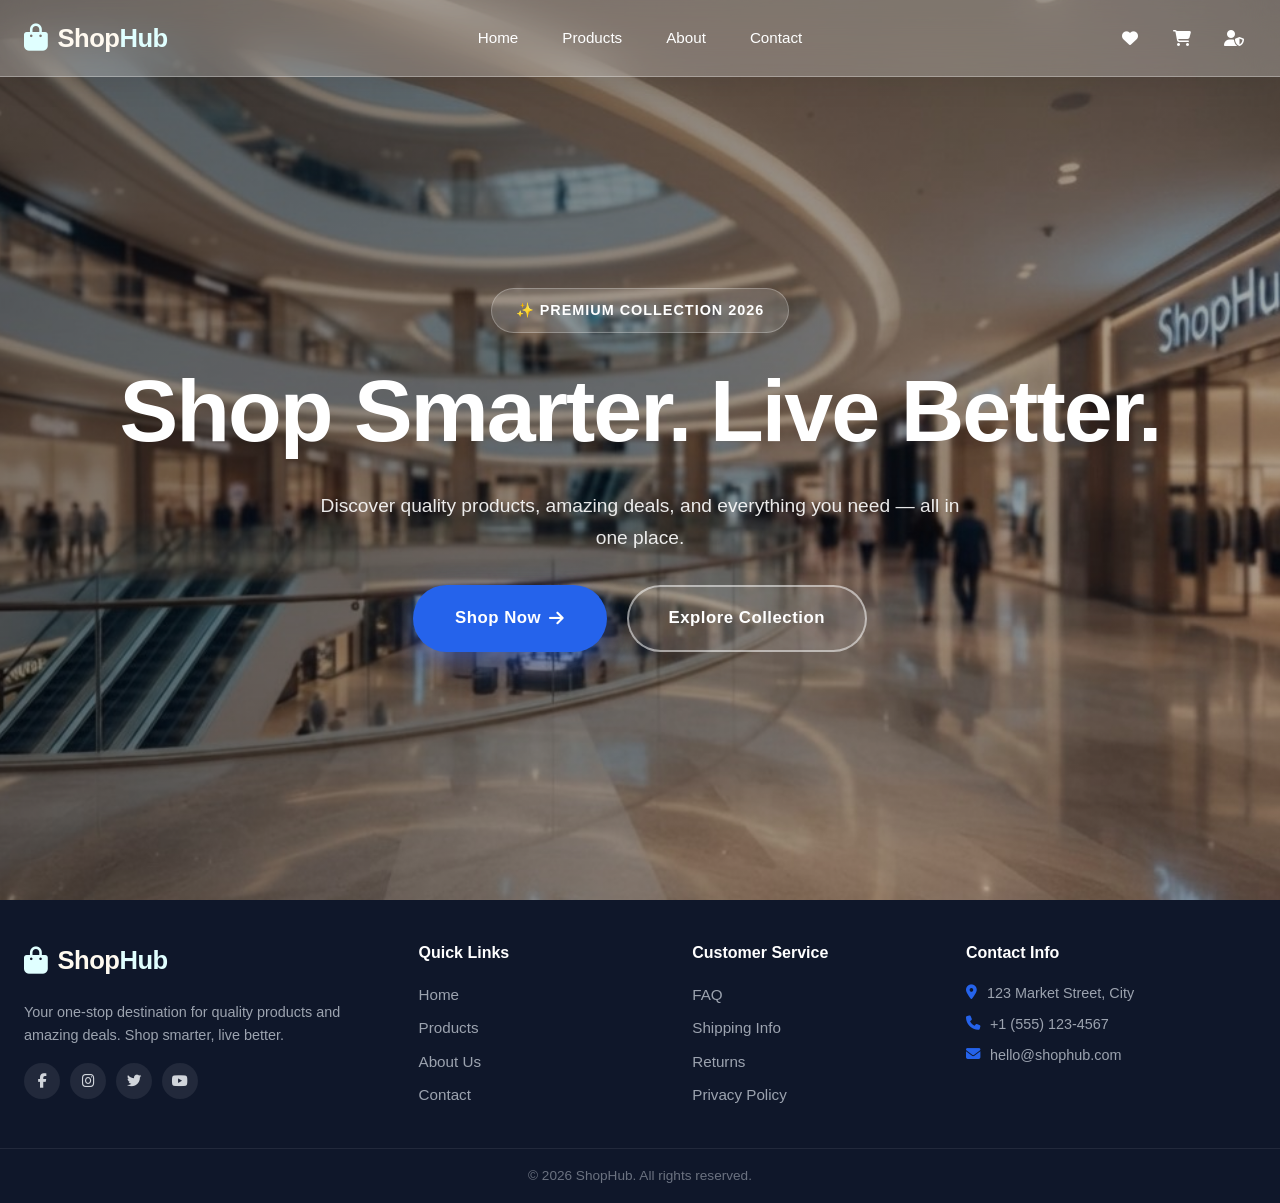
==== Index.html @ a12d39d0 "Add project files." ====
﻿<!DOCTYPE html>
<html lang="en">
<head>
    <meta charset="UTF-8" />
    <meta name="viewport" content="width=device-width, initial-scale=1.0" />
    <title>ShopHub</title>
    <link rel="icon" href="data:image/svg+xml,<svg xmlns=%22http://www.w3.org/2000/svg%22 viewBox=%220 0 100 100%22><text y=%22.9em%22 font-size=%2290%22>🛍️</text></svg>">
    <link rel="stylesheet" href="StyleSheet.css" />
    <link rel="stylesheet" href="https://cdnjs.cloudflare.com/ajax/libs/font-awesome/6.4.2/css/all.min.css" />
</head>
<body>

    <!-- NAVBAR -->
    <header class="navbar">
        <div class="container nav-wrap">
            <a href="index.html" class="logo">
                <i class="fa-solid fa-bag-shopping"></i>
                <span>Shop<span class="accent">Hub</span></span>
            </a>
            <nav class="nav-menu" id="navMenu">
                <a href="index.html" class="nav-link ">Home</a>
                <a href="product.html" class="nav-link">Products</a>
                <a href="about.html" class="nav-link">About</a>
                <a href="contact.html" class="nav-link">Contact</a>
            </nav>
            <div class="nav-actions">
                <a href="wishlist.html" class="icon-btn wishlist-btn" aria-label="Wishlist">
                    <i class="fa-solid fa-heart"></i>
                    <span class="cart-count wishlist-count" id="wishlistCount">0</span>
                </a>
                <a href="cart.html" class="icon-btn cart-btn" aria-label="Cart">
                    <i class="fa-solid fa-cart-shopping"></i>
                    <span class="cart-count" id="cartCount">0</span>
                </a>
                <a href="admin.html" class="icon-btn" aria-label="Admin">
                    <i class="fa-solid fa-user-shield"></i>
                </a>
                <button class="hamburger" id="hamburger" aria-label="Menu">
                    <span></span><span></span><span></span>
                </button>
            </div>
        </div>
        <nav class="mobile-menu" id="mobileMenu">
            <a href="index.html" class="nav-link">Home</a>
            <a href="product.html" class="nav-link">Products</a>
            <a href="about.html" class="nav-link">About</a>
            <a href="contact.html" class="nav-link">Contact</a>
            <a href="wishlist.html" class="nav-link"><i class="fa-solid fa-heart"></i> Wishlist</a>
            <a href="cart.html" class="nav-link"><i class="fa-solid fa-cart-shopping"></i> Cart</a>
            <a href="admin.html" class="nav-link"><i class="fa-solid fa-user-shield"></i> Admin</a>
        </nav>
    </header>

    <!-- HERO SECTION (Yahi Rakhna Hai) -->
    <section class="hero">
        <div class="hero-overlay"></div>
        <div class="hero-content">
            <span class="hero-tag">✨ PREMIUM COLLECTION 2026</span>
            <h1>
                <span class="gradient-text">Shop Smarter.</span>
                <span class="accent">Live Better.</span>
            </h1>
            <p>Discover quality products, amazing deals, and everything you need — all in one place.</p>
            <div class="hero-buttons">
                <a href="product.html" class="btn btn-primary">Shop Now <i class="fa-solid fa-arrow-right"></i></a>
                <a href="product.html" class="btn btn-outline">Explore Collection</a>
            </div>
        </div>
    </section>

    <!-- FOOTER (Yahi Rakhna Hai) -->
    <footer class="footer">
        <div class="container footer-grid">
            <div class="footer-col">
                <a href="index.html" class="logo">
                    <i class="fa-solid fa-bag-shopping"></i>
                    <span>Shop<span class="accent">Hub</span></span>
                </a>
                <p>Your one-stop destination for quality products and amazing deals. Shop smarter, live better.</p>
                <div class="socials">
                    <a href="#"><i class="fa-brands fa-facebook-f"></i></a>
                    <a href="#"><i class="fa-brands fa-instagram"></i></a>
                    <a href="#"><i class="fa-brands fa-twitter"></i></a>
                    <a href="#"><i class="fa-brands fa-youtube"></i></a>
                </div>
            </div>
            <div class="footer-col">
                <h4>Quick Links</h4>
                <ul>
                    <li><a href="index.html">Home</a></li>
                    <li><a href="products.html">Products</a></li>
                    <li><a href="about.html">About Us</a></li>
                    <li><a href="contact.html">Contact</a></li>
                </ul>
            </div>
            <div class="footer-col">
                <h4>Customer Service</h4>
                <ul>
                    <li><a href="#">FAQ</a></li>
                    <li><a href="#">Shipping Info</a></li>
                    <li><a href="#">Returns</a></li>
                    <li><a href="#">Privacy Policy</a></li>
                </ul>
            </div>
            <div class="footer-col">
                <h4>Contact Info</h4>
                <ul class="contact-list">
                    <li><i class="fa-solid fa-location-dot"></i> 123 Market Street, City</li>
                    <li><i class="fa-solid fa-phone"></i> +1 (555) 123-4567</li>
                    <li><i class="fa-solid fa-envelope"></i> hello@shophub.com</li>
                </ul>
            </div>
        </div>
        <div class="footer-bottom">
            <div class="container">
                <p>&copy; 2026 ShopHub. All rights reserved.</p>
            </div>
        </div>
    </footer>

    <div class="toast-container" id="toastContainer"></div>
    <script src="Script.js"></script>
</body>
</html>
---- StyleSheet.css ----
﻿/* ============================================
   ShopHub — Modern Premium E-Commerce (FINAL)
   ============================================ */

:root {
    --primary: #2563EB;
    --primary-dark: #1D4ED8;
    --primary-light: #DBEAFE;
    --accent: #7C3AED;
    --accent-light: #EDE9FE;
    --dark: #0F172A;
    --charcoal: #1E293B;
    --gray-900: #111827;
    --gray-700: #374151;
    --gray-500: #6B7280;
    --gray-400: #9CA3AF;
    --gray-300: #D1D5DB;
    --gray-200: #E5E7EB;
    --gray-100: #F3F4F6;
    --gray-50: #F8FAFC;
    --white: #FFFFFF;
    --success: #10B981;
    --danger: #EF4444;
    --warning: #F59E0B;
    --shadow-sm: 0 1px 2px rgba(15, 23, 42, 0.05);
    --shadow: 0 4px 6px rgba(15, 23, 42, 0.07);
    --shadow-md: 0 10px 15px rgba(15, 23, 42, 0.1);
    --shadow-lg: 0 20px 25px rgba(15, 23, 42, 0.15);
    --shadow-xl: 0 25px 50px rgba(15, 23, 42, 0.25);
    --radius-sm: 8px;
    --radius: 12px;
    --radius-lg: 16px;
    --radius-xl: 24px;
    --transition: all 0.3s cubic-bezier(0.4, 0, 0.2, 1);
}

* {
    margin: 0;
    padding: 0;
    box-sizing: border-box;
}

html {
    scroll-behavior: smooth;
}

body {
    font-family: 'Inter', -apple-system, BlinkMacSystemFont, 'Segoe UI', Roboto, 'Helvetica Neue', Arial, sans-serif;
    color: var(--gray-900);
    background: var(--gray-50);
    line-height: 1.6;
    -webkit-font-smoothing: antialiased;
    -moz-osx-font-smoothing: grayscale;
}

img {
    max-width: 100%;
    display: block;
}

a {
    text-decoration: none;
    color: inherit;
    transition: var(--transition);
}

ul {
    list-style: none;
}

button {
    font-family: inherit;
    cursor: pointer;
    border: none;
    background: none;
}

input, select, textarea {
    font-family: inherit;
}

.container {
    max-width: 1280px;
    margin: 0 auto;
    padding: 0 24px;
}

.accent {
    color: var(--primary);
}

.muted {
    color: var(--gray-500);
    font-size: 0.9rem;
}

.hidden {
    display: none !important;
}

/* ============ BUTTONS ============ */
.btn {
    display: inline-flex;
    align-items: center;
    justify-content: center;
    gap: 8px;
    padding: 14px 28px;
    font-weight: 600;
    font-size: 0.95rem;
    border-radius: var(--radius);
    transition: var(--transition);
    cursor: pointer;
    border: 2px solid transparent;
    white-space: nowrap;
    position: relative;
    overflow: hidden;
}

    .btn::before {
        content: '';
        position: absolute;
        top: 50%;
        left: 50%;
        width: 0;
        height: 0;
        border-radius: 50%;
        background: rgba(255, 255, 255, 0.3);
        transform: translate(-50%, -50%);
        transition: width 0.6s, height 0.6s;
    }

    .btn:hover::before {
        width: 300px;
        height: 300px;
    }

.btn-primary {
    background: var(--primary);
    color: var(--white);
    box-shadow: 0 4px 14px rgba(37, 99, 235, 0.3);
}

    .btn-primary:hover {
        background: var(--primary-dark);
        transform: translateY(-2px);
        box-shadow: 0 8px 20px rgba(37, 99, 235, 0.4);
    }

.btn-outline {
    background: transparent;
    color: var(--dark);
    border-color: var(--gray-300);
}

    .btn-outline:hover {
        border-color: var(--primary);
        color: var(--primary);
        background: var(--primary-light);
    }

.btn-light {
    background: var(--white);
    color: var(--dark);
}

    .btn-light:hover {
        background: var(--gray-100);
        transform: translateY(-2px);
    }

.btn-danger {
    background: var(--danger);
    color: var(--white);
}

    .btn-danger:hover {
        background: #DC2626;
    }

.btn-sm {
    padding: 8px 16px;
    font-size: 0.85rem;
}

.btn-block {
    width: 100%;
}

.center-btn {
    text-align: center;
    margin-top: 48px;
}

/* ============ NAVBAR (HOME PAGE - WHITE BLUR) ============ */
/* ============ NAVBAR (WHITE TEXT & ICONS) ============ */
.navbar {
    position: fixed;
    top: 0;
    left: 0;
    right: 0;
    background: rgba(255, 255, 255, 0.25);
    backdrop-filter: blur(20px);
    -webkit-backdrop-filter: blur(20px);
    box-shadow: 0 4px 30px rgba(0, 0, 0, 0.1);
    z-index: 1000;
    transition: var(--transition);
    border-bottom: 1px solid rgba(255, 255, 255, 0.3);
}

.nav-wrap {
    display: flex;
    align-items: center;
    justify-content: space-between;
    height: 76px;
    gap: 24px;
    padding: 0 24px;
    position: relative;
}

.logo {
    display: flex;
    align-items: center;
    gap: 10px;
    font-size: 1.6rem;
    font-weight: 800;
    color: floralwhite !important;
    letter-spacing: -0.5px;
    transition: var(--transition);
    flex-shrink: 0;
}

    .logo i {
        color: lightcyan !important;
        font-size: 1.7rem;
        transition: transform 0.5s cubic-bezier(0.34, 1.56, 0.64, 1);
    }

    .logo:hover i {
        transform: rotate(-10deg) scale(1.1);
    }

    .logo .accent {
        color: lightcyan !important;
    }

.nav-menu {
    display: flex;
    gap: 8px;
    position: absolute;
    left: 50%;
    transform: translateX(-50%);
}

.nav-link {
    font-weight: 500;
    color: #ffffff !important;
    transition: var(--transition);
    position: relative;
    padding: 10px 18px;
    border-radius: var(--radius-sm);
    white-space: nowrap;
    font-size: 0.95rem;
}

    .nav-link::after {
        content: '';
        position: absolute;
        bottom: 6px;
        left: 50%;
        width: 0;
        height: 2px;
        background: #ffffff !important;
        transition: all 0.3s ease;
        transform: translateX(-50%);
        border-radius: 2px;
    }

    .nav-link:hover {
        color: #ffffff !important;
        background: rgba(255, 255, 255, 0.2) !important;
    }

        .nav-link:hover::after {
            width: 50%;
        }

    .nav-link.active {
        color: #ffffff !important;
        font-weight: 500;
        background: transparent !important;
    }

        .nav-link.active::after {
            width: 60%;
        }

.nav-actions {
    display: flex;
    align-items: center;
    gap: 8px;
    margin-left: auto;
}

.icon-btn {
    width: 44px;
    height: 44px;
    border-radius: 50%;
    display: inline-flex;
    align-items: center;
    justify-content: center;
    color: #ffffff !important;
    transition: var(--transition);
    position: relative;
    background: transparent;
}

    .icon-btn:hover {
        color: #ffffff !important;
        background: rgba(255, 255, 255, 0.2) !important;
        transform: translateY(-2px);
    }

    .icon-btn i {
        transition: transform 0.3s ease;
    }

    .icon-btn:hover i {
        transform: scale(1.1);
    }

.cart-btn {
    position: relative;
}

    .cart-btn:hover i {
        animation: cartWiggle 0.5s ease;
    }

@keyframes cartWiggle {
    0%, 100% {
        transform: rotate(0) scale(1.1);
    }

    25% {
        transform: rotate(-12deg) scale(1.1);
    }

    75% {
        transform: rotate(12deg) scale(1.1);
    }
}

.cart-count {
    position: absolute;
    top: 0;
    right: 0;
    background: #EF4444 !important;
    color: #ffffff !important;
    font-size: 0.7rem;
    font-weight: 700;
    min-width: 20px;
    height: 20px;
    border-radius: 50%;
    display: flex;
    align-items: center;
    justify-content: center;
    padding: 0 5px;
    box-shadow: 0 2px 8px rgba(239, 68, 68, 0.4);
    border: 2px solid rgba(255, 255, 255, 0.5);
}

    .cart-count.bump {
        animation: cartBump 0.5s cubic-bezier(0.34, 1.56, 0.64, 1);
    }

@keyframes cartBump {
    0% {
        transform: scale(1);
    }

    50% {
        transform: scale(1.4);
    }

    100% {
        transform: scale(1);
    }
}

.hamburger {
    display: none;
    flex-direction: column;
    gap: 5px;
    padding: 10px;
    border-radius: var(--radius-sm);
    transition: var(--transition);
}

    .hamburger span {
        width: 22px;
        height: 2px;
        background: #ffffff !important;
        border-radius: 2px;
        transition: var(--transition);
        transform-origin: center;
    }

    .hamburger:hover {
        background: rgba(255, 255, 255, 0.2);
    }

    .hamburger.active span:nth-child(1) {
        transform: translateY(7px) rotate(45deg);
    }

    .hamburger.active span:nth-child(2) {
        opacity: 0;
        transform: scaleX(0);
    }

    .hamburger.active span:nth-child(3) {
        transform: translateY(-7px) rotate(-45deg);
    }

.mobile-menu {
    display: none;
    flex-direction: column;
    background: rgba(255, 255, 255, 0.95);
    padding: 16px 24px;
    gap: 8px;
    border-top: 1px solid rgba(255, 255, 255, 0.3);
    box-shadow: 0 10px 30px rgba(0, 0, 0, 0.1);
}

    .mobile-menu.open {
        display: flex;
    }

    .mobile-menu .nav-link {
        padding: 12px 16px;
        border-radius: var(--radius-sm);
        color: #0F172A !important;
    }

        .mobile-menu .nav-link::after {
            display: none;
        }

        .mobile-menu .nav-link:hover {
            background: rgba(37, 99, 235, 0.1);
            color: #2563EB !important;
        }

@media (max-width: 768px) {
    .nav-menu {
        display: none !important;
    }

    .hamburger {
        display: flex;
    }

    .mobile-menu {
        display: none;
    }

        .mobile-menu.open {
            display: flex;
        }

    .nav-actions {
        gap: 4px;
    }

    .icon-btn {
        width: 40px;
        height: 40px;
    }
}
/* ============ DARK NAVBAR (OTHER PAGES) ============ */
.dark-nav {
    background: rgba(15, 23, 42, 0.95) !important;
    backdrop-filter: blur(20px);
    -webkit-backdrop-filter: blur(20px);
    box-shadow: 0 4px 30px rgba(0, 0, 0, 0.3);
    border-bottom: 1px solid rgba(255, 255, 255, 0.08);
}

    .dark-nav .logo {
        color: #ffffff !important;
    }

        .dark-nav .logo i {
            color: #3B82F6 !important;
        }

        .dark-nav .logo .accent {
            color: #93C5FD !important;
        }

    .dark-nav .nav-link {
        color: rgba(255, 255, 255, 0.9) !important;
    }

        .dark-nav .nav-link:hover {
            color: #ffffff !important;
            background: rgba(255, 255, 255, 0.1) !important;
        }

        .dark-nav .nav-link.active {
            color: #ffffff !important;
            background: rgba(59, 130, 246, 0.25) !important;
        }

        .dark-nav .nav-link::after {
            background: #3B82F6 !important;
        }

    .dark-nav .icon-btn {
        color: rgba(255, 255, 255, 0.9) !important;
    }

        .dark-nav .icon-btn:hover {
            color: #ffffff !important;
            background: rgba(255, 255, 255, 0.15) !important;
        }

    .dark-nav .hamburger span {
        background: #ffffff !important;
    }

    .dark-nav .hamburger:hover {
        background: rgba(255, 255, 255, 0.1) !important;
    }

    .dark-nav .mobile-menu {
        background: rgba(15, 23, 42, 0.98) !important;
        border-top: 1px solid rgba(255, 255, 255, 0.08);
    }

        .dark-nav .mobile-menu .nav-link {
            color: rgba(255, 255, 255, 0.9) !important;
        }

            .dark-nav .mobile-menu .nav-link:hover {
                background: rgba(255, 255, 255, 0.1) !important;
                color: #ffffff !important;
            }

    .dark-nav .cart-count {
        background: #EF4444 !important;
        color: #ffffff !important;
        border-color: rgba(15, 23, 42, 0.95) !important;
    }

/* ============ HERO (HOME PAGE - UNCHANGED) ============ */
.hero {
    position: relative;
    min-height: 100vh;
    display: flex;
    align-items: center;
    justify-content: center;
    color: var(--white);
    overflow: hidden;
}

    .hero::before {
        content: '';
        position: absolute;
        inset: -20px;
        background-image: url('21.jpg'); /* 👈 url() use karein */
        background-size: cover;
        background-position: center;
        background-repeat: no-repeat;
        z-index: 0;
    }

.hero-overlay {
    position: absolute;
    inset: 0;
    background: linear-gradient(135deg, rgba(0, 0, 0, 0.55) 0%, rgba(0, 0, 0, 0.25) 100%);
    z-index: 1;
}

.hero-content {
    position: relative;
    z-index: 2;
    max-width: 900px;
    padding: 40px 24px;
    text-align: center;
    animation: fadeInUp 1s ease forwards;
}

@keyframes fadeInUp {
    from {
        opacity: 0;
        transform: translateY(40px);
    }

    to {
        opacity: 1;
        transform: translateY(0);
    }
}

.hero-tag {
    display: inline-flex;
    align-items: center;
    gap: 8px;
    padding: 10px 24px;
    background: rgba(255, 255, 255, 0.15);
    border: 1px solid rgba(255, 255, 255, 0.25);
    border-radius: 50px;
    font-size: 0.9rem;
    font-weight: 600;
    letter-spacing: 1px;
    text-transform: uppercase;
    margin-bottom: 32px;
    backdrop-filter: blur(10px);
    color: var(--white);
}

/* ============ HERO HEADING FIX ============ */
/* ============ HERO (FIXED & CENTERED) ============ */
.hero {
    position: relative;
    min-height: 100vh;
    display: flex;
    align-items: center;
    justify-content: center;
    color: var(--white);
    overflow: hidden;
    padding: 100px 0 60px; /* Top padding for navbar, bottom padding */
}

    .hero::before {
        content: '';
        position: absolute;
        inset: -20px;
        background-image: url('21.jpg');
        background-size: cover;
        background-position: center;
        background-repeat: no-repeat;
      
        z-index: 0;
    }

.hero-overlay {
    position: absolute;
    inset: 0;
    background: linear-gradient(135deg, rgba(0, 0, 0, 0.55) 0%, rgba(0, 0, 0, 0.25) 100%);
    z-index: 1;
}

.hero-content {
    position: relative;
    z-index: 2;
    max-width: 1100px;
    width: 100%;
    padding: 40px 24px;
    text-align: center;
    animation: fadeInUp 1s ease forwards;
    display: flex;
    flex-direction: column;
    align-items: center;
    gap: 30px; /* Sab elements ke beech gap */
}

@keyframes fadeInUp {
    from {
        opacity: 0;
        transform: translateY(40px);
    }

    to {
        opacity: 1;
        transform: translateY(0);
    }
}

.hero-tag {
    display: inline-flex;
    align-items: center;
    gap: 8px;
    padding: 10px 24px;
    background: rgba(255, 255, 255, 0.15);
    border: 1px solid rgba(255, 255, 255, 0.25);
    border-radius: 50px;
    font-size: 0.9rem;
    font-weight: 600;
    letter-spacing: 1px;
    text-transform: uppercase;
    /* ============ HERO (FIXED & CENTERED) ============ */
    .hero {
        position: relative;
        min-height: 100vh;
        display: flex;
        align-items: center;
        justify-content: center;
        color: var(--white);
        overflow: hidden;
        padding: 100px 0 60px; /* Top padding for navbar, bottom padding */
    }

        .hero::before {
            content: '';
            position: absolute;
            inset: -20px;
            background-image: url('21.jpg');
            background-size: cover;
            background-position: center;
            background-repeat: no-repeat;
            
            z-index: 0;
        }

    .hero-overlay {
        position: absolute;
        inset: 0;
        background: linear-gradient(135deg, rgba(0, 0, 0, 0.55) 0%, rgba(0, 0, 0, 0.25) 100%);
        z-index: 1;
    }

    .hero-content {
        position: relative;
        z-index: 2;
        max-width: 1100px;
        width: 100%;
        padding: 40px 24px;
        text-align: center;
        animation: fadeInUp 1s ease forwards;
        display: flex;
        flex-direction: column;
        align-items: center;
        gap: 30px; /* Sab elements ke beech gap */
    }

    @keyframes fadeInUp {
        from {
            opacity: 0;
            transform: translateY(40px);
        }

        to {
            opacity: 1;
            transform: translateY(0);
        }
    }

    .hero-tag {
        display: inline-flex;
        align-items: center;
        gap: 8px;
        padding: 10px 24px;
        background: rgba(255, 255, 255, 0.15);
        border: 1px solid rgba(255, 255, 255, 0.25);
        border-radius: 50px;
        font-size: 0.9rem;
        font-weight: 600;
        letter-spacing: 1px;
        text-transform: uppercase;
        backdrop-filter: blur(10px);
        color: var(--white);
        margin: 0;
    }
    /* Heading - Bada aur Centered */
    .hero h1 {
        font-size: clamp(3rem, 7vw, 5rem);
        font-weight: 800;
        line-height: 1.1;
        margin: 0;
        letter-spacing: -2px;
        color: #ffffff;
        white-space: nowrap;
        display: flex;
        justify-content: center;
        align-items: center;
        gap: 20px;
        width: 100%;
    }

        .hero h1 .gradient-text {
            color: #ffffff !important;
            -webkit-text-fill-color: #ffffff !important;
            background: none !important;
            filter: none !important;
            display: inline;
        }

        .hero h1 .accent {
            color: #ffffff;
            font-style: normal;
            font-weight: 800;
            display: inline;
        }
    /* Description Text */
    .hero p {
        font-size: 1.2rem;
        margin: 0;
        opacity: 0.95;
        max-width: 650px;
        line-height: 1.7;
        color: rgba(255, 255, 255, 0.95);
    }
    /* Buttons Container */
    .hero-buttons {
        display: flex;
        gap: 20px;
        justify-content: center;
        flex-wrap: wrap;
        margin: 0;
    }

        .hero-buttons .btn {
            padding: 18px 40px;
            font-size: 1.05rem;
            border-radius: 50px;
            font-weight: 600;
            letter-spacing: 0.5px;
            min-width: 180px;
        }

        .hero-buttons .btn-primary {
            background: var(--primary);
            color: var(--white);
            box-shadow: 0 10px 30px rgba(37, 99, 235, 0.5);
        }

            .hero-buttons .btn-primary:hover {
                transform: translateY(-3px);
                box-shadow: 0 15px 40px rgba(37, 99, 235, 0.6);
            }

        .hero-buttons .btn-outline {
            color: var(--white);
            border-color: rgba(255, 255, 255, 0.5);
            background: rgba(255, 255, 255, 0.1);
            backdrop-filter: blur(10px);
        }

            .hero-buttons .btn-outline:hover {
                background: var(--white);
                color: var(--dark);
                border-color: var(--white);
                transform: translateY(-3px);
            }
    /* Mobile Responsive */
    @media (max-width: 768px) {
        .hero {
            padding: 80px 0 40px;
        }

        .hero-content {
            padding: 20px;
            gap: 20px;
        }

        .hero h1 {
            font-size: clamp(2.2rem, 12vw, 3rem);
            white-space: normal;
            flex-wrap: wrap;
            text-align: center;
            gap: 10px;
            letter-spacing: -1px;
        }

        .hero p {
            font-size: 1rem;
        }

        .hero-buttons {
            flex-direction: column;
            align-items: center;
            width: 100%;
        }

            .hero-buttons .btn {
                width: 100%;
                max-width: 280px;
            }
    }

    color: var(--white);
    margin: 0;
}

/* Heading - Bada aur Centered */
.hero h1 {
    font-size: clamp(3rem, 7vw, 5.5rem);
    font-weight: 800;
    line-height: 1.1;
    margin: 0;
    letter-spacing: -2px;
    color: #ffffff;
    white-space: nowrap;
    display: flex;
    justify-content: center;
    align-items: center;
    gap: 20px;
    width: 100%;
}

    .hero h1 .gradient-text {
        color: #ffffff !important;
        -webkit-text-fill-color: #ffffff !important;
        background: none !important;
        filter: none !important;
        display: inline;
    }

    .hero h1 .accent {
        color: #ffffff;
        font-style: normal;
        font-weight: 800;
        display: inline;
    }

/* Description Text */
.hero p {
    font-size: 1.2rem;
    margin: 0;
    opacity: 0.95;
    max-width: 650px;
    line-height: 1.7;
    color: rgba(255, 255, 255, 0.95);
}

/* Buttons Container */
.hero-buttons {
    display: flex;
    gap: 20px;
    justify-content: center;
    flex-wrap: wrap;
    margin: 0;
}

    .hero-buttons .btn {
        padding: 18px 40px;
        font-size: 1.05rem;
        border-radius: 50px;
        font-weight: 600;
        letter-spacing: 0.5px;
        min-width: 180px;
    }

    .hero-buttons .btn-primary {
        background: var(--primary);
        color: var(--white);
        box-shadow: 0 10px 30px rgba(37, 99, 235, 0.5);
    }

        .hero-buttons .btn-primary:hover {
            transform: translateY(-3px);
            box-shadow: 0 15px 40px rgba(37, 99, 235, 0.6);
        }

    .hero-buttons .btn-outline {
        color: var(--white);
        border-color: rgba(255, 255, 255, 0.5);
        background: rgba(255, 255, 255, 0.1);
        backdrop-filter: blur(10px);
    }

        .hero-buttons .btn-outline:hover {
            background: var(--white);
            color: var(--dark);
            border-color: var(--white);
            transform: translateY(-3px);
        }

/* Mobile Responsive */
@media (max-width: 768px) {
    .hero {
        padding: 80px 0 40px;
    }

    .hero-content {
        padding: 20px;
        gap: 20px;
    }

    .hero h1 {
        font-size: clamp(2.2rem, 12vw, 3 rem);
        white-space: normal;
        flex-wrap: wrap;
        text-align: center;
        gap: 10px;
        letter-spacing: -1px;
    }

    .hero p {
        font-size: 1rem;
    }

    .hero-buttons {
        flex-direction: column;
        align-items: center;
        width: 100%;
    }

        .hero-buttons .btn {
            width: 100%;
            max-width: 280px;
        }
}
/* ============ SECTIONS ============ */
.section {
    padding: 100px 0;
}

.section-alt {
    background: var(--white);
}

.section-head {
    text-align: center;
    margin-bottom: 64px;
}

    .section-head h2 {
        font-size: clamp(2rem, 4vw, 2.8rem);
        font-weight: 800;
        color: var(--dark);
        margin-bottom: 12px;
        letter-spacing: -0.5px;
    }

    .section-head p {
        color: var(--gray-500);
        font-size: 1.1rem;
        max-width: 600px;
        margin: 0 auto;
    }

/* ============ PAGE HEADER (COMPACT) ============ */
.page-header {
    background: linear-gradient(135deg, #0F172A 0%, #1E293B 50%, #0F172A 100%);
    color: var(--white);
    padding: 140px 0 70px;
    text-align: center;
    position: relative;
    overflow: hidden;
}

    .page-header::before {
        content: '';
        position: absolute;
        inset: 0;
        background-image: radial-gradient(circle at 20% 50%, rgba(59, 130, 246, 0.15) 0%, transparent 50%), radial-gradient(circle at 80% 50%, rgba(124, 58, 237, 0.15) 0%, transparent 50%);
        animation: pulse 4s ease-in-out infinite;
    }

@keyframes pulse {
    0%, 100% {
        opacity: 0.5;
    }

    50% {
        opacity: 1;
    }
}

.page-header::after {
    content: '';
    position: absolute;
    bottom: 0;
    left: 50%;
    transform: translateX(-50%);
    width: 100px;
    height: 4px;
    background: linear-gradient(90deg, #3B82F6, #7C3AED);
    border-radius: 2px;
}

.page-header h1 {
    font-size: clamp(2rem, 4vw, 2.8rem);
    font-weight: 800;
    margin-bottom: 10px;
    position: relative;
    z-index: 2;
    animation: slideDown 0.8s ease-out;
    letter-spacing: -1px;
}

@keyframes slideDown {
    from {
        opacity: 0;
        transform: translateY(-30px);
    }

    to {
        opacity: 1;
        transform: translateY(0);
    }
}

.page-header p {
    opacity: 0.9;
    font-size: 1rem;
    position: relative;
    z-index: 2;
    animation: slideUp 0.8s ease-out 0.2s backwards;
    max-width: 600px;
    margin: 0 auto;
}

@keyframes slideUp {
    from {
        opacity: 0;
        transform: translateY(20px);
    }

    to {
        opacity: 1;
        transform: translateY(0);
    }
}

/* ============ FILTERS (FIXED GRID) ============ */
.filters {
    display: grid;
    grid-template-columns: repeat(auto-fit, minmax(220px, 1fr));
    gap: 16px;
    margin-bottom: 32px;
    padding: 24px;
    background: var(--white);
    border: 1px solid var(--gray-200);
    border-radius: var(--radius-lg);
}

.filter-group {
    display: flex;
    flex-direction: column;
}

    .filter-group label {
        font-size: 0.85rem;
        font-weight: 600;
        color: var(--gray-700);
        margin-bottom: 6px;
    }

    .filter-group input, .filter-group select {
        width: 100%;
        padding: 12px 16px;
        border: 1px solid var(--gray-300);
        border-radius: var(--radius-sm);
        font-size: 0.95rem;
        outline: none;
        transition: var(--transition);
        background: var(--white);
    }

        .filter-group input:focus, .filter-group select:focus {
            border-color: var(--primary);
            box-shadow: 0 0 0 3px rgba(37, 99, 235, 0.1);
        }

#productSearch {
    grid-column: 1 / -1;
}

@media (min-width: 768px) {
    #productSearch {
        grid-column: 1 / 3;
    }
}

.products-meta {
    display: flex;
    justify-content: space-between;
    align-items: center;
    margin-bottom: 24px;
    color: var(--gray-500);
    font-size: 0.95rem;
}

.empty-state {
    text-align: center;
    padding: 80px 20px;
    color: var(--gray-500);
}

    .empty-state i {
        font-size: 3.5rem;
        color: var(--gray-300);
        margin-bottom: 20px;
    }

    .empty-state h3 {
        color: var(--dark);
        margin-bottom: 12px;
        font-size: 1.3rem;
    }

/* ============ CATEGORIES ============ */
.categories-grid {
    display: grid;
    grid-template-columns: repeat(auto-fit, minmax(200px, 1fr));
    gap: 24px;
}

.category-card {
    background: var(--white);
    border: 1px solid var(--gray-200);
    border-radius: var(--radius-lg);
    padding: 40px 24px;
    text-align: center;
    transition: var(--transition);
    cursor: pointer;
    position: relative;
    overflow: hidden;
}

    .category-card::before {
        content: '';
        position: absolute;
        top: 0;
        left: 0;
        right: 0;
        height: 4px;
        background: linear-gradient(90deg, var(--primary), var(--accent));
        transform: scaleX(0);
        transition: transform 0.3s ease;
    }

    .category-card:hover {
        transform: translateY(-8px);
        box-shadow: var(--shadow-lg);
        border-color: transparent;
    }

        .category-card:hover::before {
            transform: scaleX(1);
        }

.category-icon {
    width: 80px;
    height: 80px;
    border-radius: 50%;
    background: linear-gradient(135deg, var(--primary-light), var(--accent-light));
    color: var(--primary);
    display: flex;
    align-items: center;
    justify-content: center;
    font-size: 2rem;
    margin: 0 auto 20px;
    transition: var(--transition);
}

.category-card:hover .category-icon {
    background: linear-gradient(135deg, var(--primary), var(--accent));
    color: var(--white);
    transform: scale(1.1);
}

.category-card h3 {
    font-size: 1.1rem;
    font-weight: 700;
    color: var(--dark);
}

/* ============ PRODUCTS GRID ============ */
.products-grid {
    display: grid;
    grid-template-columns: repeat(auto-fill, minmax(280px, 1fr));
    gap: 28px;
}

.product-card {
    background: var(--white);
    border: 1px solid var(--gray-200);
    border-radius: var(--radius-lg);
    overflow: hidden;
    transition: var(--transition);
    position: relative;
    display: flex;
    flex-direction: column;
}

    .product-card:hover {
        transform: translateY(-8px);
        box-shadow: var(--shadow-lg);
        border-color: transparent;
    }

.product-image {
    position: relative;
    aspect-ratio: 1 / 1;
    overflow: hidden;
    background: var(--gray-100);
}

    .product-image img {
        width: 100%;
        height: 100%;
        object-fit: cover;
        transition: transform 0.5s ease;
    }

.product-card:hover .product-image img {
    transform: scale(1.08);
}

.product-badge {
    position: absolute;
    top: 16px;
    left: 16px;
    background: var(--danger);
    color: var(--white);
    padding: 6px 12px;
    border-radius: 50px;
    font-size: 0.75rem;
    font-weight: 700;
    box-shadow: 0 2px 8px rgba(239, 68, 68, 0.3);
}

.product-wishlist {
    position: absolute;
    top: 16px;
    right: 16px;
    width: 40px;
    height: 40px;
    border-radius: 50%;
    background: var(--white);
    display: flex;
    align-items: center;
    justify-content: center;
    color: var(--gray-400);
    box-shadow: var(--shadow);
    transition: var(--transition);
    cursor: pointer;
    border: none;
}

    .product-wishlist:hover, .product-wishlist.active {
        color: var(--danger);
        transform: scale(1.1);
        background: #FEE2E2;
    }

.product-info {
    padding: 20px;
    display: flex;
    flex-direction: column;
    flex: 1;
}

.product-category {
    font-size: 0.75rem;
    color: var(--primary);
    text-transform: uppercase;
    font-weight: 700;
    letter-spacing: 0.5px;
    margin-bottom: 8px;
}

.product-name {
    font-size: 1.05rem;
    font-weight: 600;
    color: var(--dark);
    margin-bottom: 8px;
    line-height: 1.4;
    display: -webkit-box;
    -webkit-line-clamp: 2;
    -webkit-box-orient: vertical;
    overflow: hidden;
}

.product-desc {
    font-size: 0.85rem;
    color: var(--gray-500);
    margin-bottom: 12px;
    display: -webkit-box;
    -webkit-line-clamp: 2;
    -webkit-box-orient: vertical;
    overflow: hidden;
}

.product-rating {
    display: flex;
    align-items: center;
    gap: 4px;
    margin-bottom: 12px;
    font-size: 0.85rem;
}

    .product-rating i {
        color: var(--warning);
    }

    .product-rating span {
        color: var(--gray-500);
        margin-left: 4px;
    }

.product-price {
    display: flex;
    align-items: center;
    gap: 10px;
    margin-bottom: 16px;
}

.price-current {
    font-size: 1.3rem;
    font-weight: 700;
    color: var(--dark);
}

.price-old {
    font-size: 0.9rem;
    color: var(--gray-400);
    text-decoration: line-through;
}

.product-actions {
    display: flex;
    gap: 10px;
    margin-top: auto;
}

    .product-actions .btn {
        flex: 1;
        padding: 12px;
        font-size: 0.9rem;
    }

/* ============ SPECIAL OFFERS ============ */
.special-offers {
    background: linear-gradient(135deg, var(--primary) 0%, var(--accent) 100%);
    color: var(--white);
    padding: 80px 0;
    position: relative;
    overflow: hidden;
}

    .special-offers::before {
        content: '';
        position: absolute;
        top: -50%;
        right: -20%;
        width: 600px;
        height: 600px;
        background: radial-gradient(circle, rgba(255,255,255,0.1) 0%, transparent 70%);
        border-radius: 50%;
    }

    .special-offers::after {
        content: '';
        position: absolute;
        bottom: -50%;
        left: -20%;
        width: 500px;
        height: 500px;
        background: radial-gradient(circle, rgba(255,255,255,0.08) 0%, transparent 70%);
        border-radius: 50%;
    }

.offers-content {
    position: relative;
    z-index: 2;
    text-align: center;
}

    .offers-content h2 {
        font-size: clamp(2.5rem, 5vw, 4rem);
        font-weight: 800;
        margin-bottom: 16px;
        letter-spacing: -1px;
    }

    .offers-content .subtitle {
        font-size: 1.5rem;
        margin-bottom: 32px;
        opacity: 0.95;
    }

    .offers-content .btn {
        padding: 18px 40px;
        font-size: 1.1rem;
        background: var(--white);
        color: var(--primary);
        border-radius: 50px;
        box-shadow: 0 10px 30px rgba(0, 0, 0, 0.2);
    }

        .offers-content .btn:hover {
            transform: translateY(-3px);
            box-shadow: 0 15px 40px rgba(0, 0, 0, 0.3);
        }

/* ============ FEATURES ============ */
.features-grid {
    display: grid;
    grid-template-columns: repeat(auto-fit, minmax(250px, 1fr));
    gap: 32px;
}

.feature-card {
    background: var(--white);
    padding: 40px 32px;
    border-radius: var(--radius-lg);
    text-align: center;
    border: 1px solid var(--gray-200);
    transition: var(--transition);
    position: relative;
    overflow: hidden;
}

    .feature-card::before {
        content: '';
        position: absolute;
        top: 0;
        left: 0;
        right: 0;
        height: 4px;
        background: linear-gradient(90deg, var(--primary), var(--accent));
        transform: scaleX(0);
        transition: transform 0.3s ease;
    }

    .feature-card:hover {
        transform: translateY(-8px);
        box-shadow: var(--shadow-lg);
        border-color: transparent;
    }

        .feature-card:hover::before {
            transform: scaleX(1);
        }

.feature-icon {
    width: 80px;
    height: 80px;
    border-radius: 50%;
    background: linear-gradient(135deg, var(--primary-light), var(--accent-light));
    color: var(--primary);
    display: flex;
    align-items: center;
    justify-content: center;
    font-size: 2rem;
    margin: 0 auto 24px;
    transition: var(--transition);
}

.feature-card:hover .feature-icon {
    background: linear-gradient(135deg, var(--primary), var(--accent));
    color: var(--white);
    transform: scale(1.1);
}

.feature-card h3 {
    font-size: 1.2rem;
    margin-bottom: 12px;
    color: var(--dark);
    font-weight: 700;
}

.feature-card p {
    color: var(--gray-500);
    font-size: 0.95rem;
    line-height: 1.6;
}

/* ============ REVIEWS ============ */
.reviews-grid {
    display: grid;
    grid-template-columns: repeat(auto-fit, minmax(300px, 1fr));
    gap: 32px;
}

.review-card {
    background: var(--white);
    padding: 32px;
    border-radius: var(--radius-lg);
    border: 1px solid var(--gray-200);
    transition: var(--transition);
    position: relative;
}

    .review-card:hover {
        transform: translateY(-5px);
        box-shadow: var(--shadow-lg);
        border-color: transparent;
    }

    .review-card::before {
        content: '"';
        position: absolute;
        top: 20px;
        right: 30px;
        font-size: 4rem;
        color: var(--primary-light);
        font-family: Georgia, serif;
        line-height: 1;
    }

.review-header {
    display: flex;
    align-items: center;
    gap: 16px;
    margin-bottom: 20px;
}

.review-avatar {
    width: 56px;
    height: 56px;
    border-radius: 50%;
    background: linear-gradient(135deg, var(--primary), var(--accent));
    display: flex;
    align-items: center;
    justify-content: center;
    color: var(--white);
    font-weight: 700;
    font-size: 1.2rem;
    flex-shrink: 0;
}

.review-info h4 {
    font-size: 1.05rem;
    font-weight: 700;
    color: var(--dark);
    margin-bottom: 4px;
}

.review-rating {
    display: flex;
    gap: 2px;
    color: var(--warning);
    font-size: 0.9rem;
}

.review-text {
    color: var(--gray-700);
    line-height: 1.7;
    font-size: 0.95rem;
}

/* ============ FOOTER (COMPACT) ============ */
.footer {
    background: var(--dark);
    color: var(--gray-300);
    padding: 40px 0 0;
}

.footer-grid {
    display: grid;
    grid-template-columns: 1.5fr 1fr 1fr 1.2fr;
    gap: 32px;
    padding-bottom: 32px;
}

.footer .logo {
    color: var(--white);
    margin-bottom: 20px;
}

.footer-col p {
    font-size: 0.9rem;
    line-height: 1.6;
    margin-bottom: 16px;
    color: var(--gray-400);
}

.footer-col h4 {
    color: var(--white);
    font-size: 1rem;
    margin-bottom: 16px;
    font-weight: 700;
}

.footer-col ul li {
    margin-bottom: 8px;
}

    .footer-col ul li a {
        color: var(--gray-400);
        font-size: 0.95rem;
        transition: var(--transition);
    }

        .footer-col ul li a:hover {
            color: var(--primary);
            padding-left: 5px;
        }

.contact-list li {
    display: flex;
    align-items: flex-start;
    gap: 10px;
    font-size: 0.9rem;
    color: var(--gray-400);
    margin-bottom: 8px;
}

.contact-list i {
    color: var(--primary);
    margin-top: 3px;
    font-size: 0.9rem;
}

.socials {
    display: flex;
    gap: 10px;
}

    .socials a {
        width: 36px;
        height: 36px;
        border-radius: 50%;
        background: rgba(255, 255, 255, 0.08);
        display: flex;
        align-items: center;
        justify-content: center;
        color: var(--gray-300);
        transition: var(--transition);
        font-size: 0.9rem;
    }

        .socials a:hover {
            background: var(--primary);
            color: var(--white);
            transform: translateY(-3px);
        }

.footer-bottom {
    border-top: 1px solid rgba(255, 255, 255, 0.08);
    padding: 16px 0;
    text-align: center;
    font-size: 0.85rem;
    color: var(--gray-500);
}

/* ============ PRODUCT DETAILS ============ */
.product-details {
    display: grid;
    grid-template-columns: 1fr 1fr;
    gap: 60px;
    align-items: start;
}

.product-gallery {
    position: sticky;
    top: 100px;
}

.product-gallery-main {
    aspect-ratio: 1 / 1;
    border-radius: var(--radius-xl);
    overflow: hidden;
    background: var(--gray-100);
    margin-bottom: 16px;
}

    .product-gallery-main img {
        width: 100%;
        height: 100%;
        object-fit: cover;
    }

.product-meta-info {
    display: flex;
    align-items: center;
    gap: 16px;
    margin-bottom: 16px;
    flex-wrap: wrap;
}

    .product-meta-info .product-category {
        margin-bottom: 0;
        font-size: 0.85rem;
    }

    .product-meta-info .product-rating {
        margin-bottom: 0;
    }

.product-details h1 {
    font-size: clamp(1.8rem, 3vw, 2.5rem);
    font-weight: 800;
    color: var(--dark);
    margin-bottom: 20px;
    line-height: 1.2;
    letter-spacing: -0.5px;
}

.product-details .product-price {
    margin-bottom: 24px;
    padding: 20px 0;
    border-top: 1px solid var(--gray-200);
    border-bottom: 1px solid var(--gray-200);
}

.product-details .price-current {
    font-size: 2.2rem;
}

.product-details .product-desc {
    display: block;
    -webkit-line-clamp: unset;
    color: var(--gray-700);
    font-size: 1rem;
    line-height: 1.8;
    margin-bottom: 24px;
}

.stock-info {
    display: inline-block;
    padding: 8px 16px;
    border-radius: 50px;
    font-size: 0.9rem;
    font-weight: 600;
    margin-bottom: 24px;
}

    .stock-info.in-stock {
        background: #D1FAE5;
        color: #065F46;
    }

    .stock-info.low-stock {
        background: #FEF3C7;
        color: #92400E;
    }

    .stock-info.out-of-stock {
        background: #FEE2E2;
        color: #991B1B;
    }

.quantity-selector {
    display: flex;
    align-items: center;
    gap: 16px;
    margin-bottom: 28px;
}

    .quantity-selector label {
        font-weight: 600;
        color: var(--dark);
    }

.qty-controls {
    display: inline-flex;
    align-items: center;
    border: 1px solid var(--gray-300);
    border-radius: var(--radius-sm);
    overflow: hidden;
}

    .qty-controls button {
        width: 44px;
        height: 44px;
        background: var(--gray-50);
        color: var(--dark);
        font-size: 1.2rem;
        transition: var(--transition);
    }

        .qty-controls button:hover {
            background: var(--gray-200);
        }

    .qty-controls input {
        width: 60px;
        height: 44px;
        text-align: center;
        border: none;
        border-left: 1px solid var(--gray-300);
        border-right: 1px solid var(--gray-300);
        font-weight: 600;
        outline: none;
    }

.detail-buttons {
    display: flex;
    gap: 16px;
    margin-bottom: 32px;
    flex-wrap: wrap;
}

    .detail-buttons .btn {
        flex: 1;
        min-width: 180px;
        padding: 16px;
    }

.product-features {
    background: var(--gray-50);
    border-radius: var(--radius-lg);
    padding: 28px;
}

    .product-features h3 {
        font-size: 1.1rem;
        margin-bottom: 16px;
        color: var(--dark);
        font-weight: 700;
    }

    .product-features ul li {
        padding: 10px 0;
        color: var(--gray-700);
        display: flex;
        align-items: center;
        gap: 12px;
        font-size: 0.95rem;
    }

        .product-features ul li i {
            color: var(--success);
        }

.loader {
    text-align: center;
    padding: 80px 20px;
    color: var(--gray-500);
}

/* ============ CART ============ */
.cart-layout {
    display: grid;
    grid-template-columns: 1fr 400px;
    gap: 32px;
    align-items: start;
}

.cart-items {
    background: var(--white);
    border: 1px solid var(--gray-200);
    border-radius: var(--radius-lg);
    overflow: hidden;
}

.cart-item {
    display: grid;
    grid-template-columns: 120px 1fr auto;
    gap: 24px;
    padding: 24px;
    border-bottom: 1px solid var(--gray-200);
    align-items: center;
}

    .cart-item:last-child {
        border-bottom: none;
    }

.cart-item-img {
    width: 120px;
    height: 120px;
    border-radius: var(--radius);
    overflow: hidden;
    background: var(--gray-100);
}

    .cart-item-img img {
        width: 100%;
        height: 100%;
        object-fit: cover;
    }

.cart-item-info h3 {
    font-size: 1.1rem;
    margin-bottom: 6px;
    color: var(--dark);
    font-weight: 600;
}

.cart-item-info .product-category {
    margin-bottom: 10px;
}

.cart-item-info .price-current {
    font-size: 1.1rem;
}

.cart-item-actions {
    display: flex;
    flex-direction: column;
    align-items: flex-end;
    gap: 12px;
}

.cart-item-subtotal {
    font-weight: 700;
    color: var(--dark);
    font-size: 1.1rem;
}

.cart-remove {
    color: var(--gray-400);
    font-size: 0.9rem;
    transition: var(--transition);
}

    .cart-remove:hover {
        color: var(--danger);
    }

.cart-summary {
    background: var(--white);
    border: 1px solid var(--gray-200);
    border-radius: var(--radius-lg);
    padding: 32px;
    position: sticky;
    top: 100px;
}

    .cart-summary h3 {
        font-size: 1.3rem;
        margin-bottom: 24px;
        padding-bottom: 20px;
        border-bottom: 1px solid var(--gray-200);
        font-weight: 700;
    }

.summary-row {
    display: flex;
    justify-content: space-between;
    padding: 12px 0;
    color: var(--gray-700);
    font-size: 0.95rem;
}

    .summary-row.total {
        font-size: 1.3rem;
        font-weight: 700;
        color: var(--dark);
        border-top: 2px solid var(--gray-200);
        margin-top: 16px;
        padding-top: 20px;
    }

.cart-summary .btn {
    margin-top: 24px;
}

.cart-empty {
    text-align: center;
    padding: 100px 20px;
}

    .cart-empty i {
        font-size: 5rem;
        color: var(--gray-300);
        margin-bottom: 24px;
    }

    .cart-empty h2 {
        color: var(--dark);
        margin-bottom: 12px;
        font-size: 1.8rem;
    }

    .cart-empty p {
        color: var(--gray-500);
        margin-bottom: 32px;
        font-size: 1.05rem;
    }

/* ============ MODALS ============ */
.modal {
    position: fixed;
    inset: 0;
    background: rgba(15, 23, 42, 0.7);
    backdrop-filter: blur(8px);
    display: none;
    align-items: center;
    justify-content: center;
    z-index: 2000;
    padding: 20px;
    animation: fadeIn 0.3s ease;
}

    .modal.open {
        display: flex;
    }

.modal-content {
    background: var(--white);
    border-radius: var(--radius-xl);
    padding: 40px;
    max-width: 500px;
    width: 100%;
    max-height: 90vh;
    overflow-y: auto;
    position: relative;
    animation: slideUp 0.4s ease;
}

    .modal-content.modal-lg {
        max-width: 700px;
    }

.modal-close {
    position: absolute;
    top: 20px;
    right: 20px;
    width: 40px;
    height: 40px;
    border-radius: 50%;
    background: var(--gray-100);
    color: var(--gray-700);
    font-size: 1.5rem;
    display: flex;
    align-items: center;
    justify-content: center;
    transition: var(--transition);
}

    .modal-close:hover {
        background: var(--gray-200);
    }

.modal-content h2 {
    font-size: 1.6rem;
    margin-bottom: 12px;
    color: var(--dark);
    font-weight: 700;
}

.modal-actions {
    display: flex;
    gap: 12px;
    margin-top: 24px;
    justify-content: flex-end;
}

.checkout-form .form-row {
    margin-bottom: 0;
}

.checkout-summary {
    background: var(--gray-50);
    border-radius: var(--radius);
    padding: 20px;
    margin: 24px 0;
}

.payment-options {
    display: grid;
    grid-template-columns: 1fr 1fr;
    gap: 12px;
}

.radio-card {
    display: flex;
    align-items: center;
    padding: 16px;
    border: 2px solid var(--gray-300);
    border-radius: var(--radius);
    cursor: pointer;
    transition: var(--transition);
}

    .radio-card input {
        margin-right: 12px;
    }

    .radio-card span {
        display: flex;
        align-items: center;
        gap: 10px;
        font-weight: 500;
    }

    .radio-card:has(input:checked) {
        border-color: var(--primary);
        background: var(--primary-light);
    }

.success-content {
    text-align: center;
}

.success-icon {
    width: 100px;
    height: 100px;
    border-radius: 50%;
    background: #D1FAE5;
    color: var(--success);
    display: flex;
    align-items: center;
    justify-content: center;
    font-size: 3rem;
    margin: 0 auto 24px;
    animation: pop 0.5s ease;
}

.order-number {
    font-size: 1.2rem;
    font-weight: 700;
    color: var(--primary);
    margin: 20px 0;
}

/* ============ FORMS ============ */
.form-group {
    margin-bottom: 20px;
}

    .form-group label {
        display: block;
        font-weight: 600;
        margin-bottom: 8px;
        color: var(--dark);
        font-size: 0.95rem;
    }

    .form-group input, .form-group select, .form-group textarea {
        width: 100%;
        padding: 12px 16px;
        border: 1px solid var(--gray-300);
        border-radius: var(--radius-sm);
        font-size: 1rem;
        outline: none;
        transition: var(--transition);
        background: var(--white);
    }

        .form-group input:focus, .form-group select:focus, .form-group textarea:focus {
            border-color: var(--primary);
            box-shadow: 0 0 0 3px rgba(37, 99, 235, 0.1);
        }

.form-row {
    display: grid;
    grid-template-columns: 1fr 1fr;
    gap: 16px;
}

/* ============ ABOUT ============ */
.about-grid {
    display: grid;
    grid-template-columns: 1fr 1fr;
    gap: 60px;
    align-items: center;
}

.about-text h2 {
    font-size: 2.2rem;
    margin-bottom: 20px;
    color: var(--dark);
    font-weight: 800;
}

.about-text p {
    color: var(--gray-700);
    margin-bottom: 16px;
    line-height: 1.8;
    font-size: 1.05rem;
}

.about-image img {
    border-radius: var(--radius-xl);
    box-shadow: var(--shadow-xl);
}

/* ============ CONTACT ============ */
.contact-grid {
    display: grid;
    grid-template-columns: 1fr 1.3fr;
    gap: 60px;
}

.contact-info h2, .contact-form h2 {
    font-size: 2rem;
    margin-bottom: 20px;
    color: var(--dark);
    font-weight: 800;
}

.contact-info > p {
    color: var(--gray-700);
    margin-bottom: 36px;
    line-height: 1.7;
    font-size: 1.05rem;
}

.contact-item {
    display: flex;
    gap: 20px;
    margin-bottom: 28px;
}

.contact-icon {
    width: 56px;
    height: 56px;
    border-radius: 50%;
    background: var(--primary-light);
    color: var(--primary);
    display: flex;
    align-items: center;
    justify-content: center;
    flex-shrink: 0;
    font-size: 1.2rem;
}

.contact-item h4 {
    font-size: 1.05rem;
    margin-bottom: 6px;
    color: var(--dark);
    font-weight: 600;
}

.contact-item p {
    color: var(--gray-700);
    font-size: 0.95rem;
}

.contact-form {
    background: var(--white);
    padding: 40px;
    border: 1px solid var(--gray-200);
    border-radius: var(--radius-lg);
}

/* ============ ADMIN ============ */
.admin-login {
    min-height: 100vh;
    display: flex;
    align-items: center;
    justify-content: center;
    background: linear-gradient(135deg, var(--gray-50) 0%, var(--primary-light) 100%);
    padding: 20px;
}

.login-card {
    background: var(--white);
    padding: 48px;
    border-radius: var(--radius-xl);
    box-shadow: var(--shadow-xl);
    max-width: 440px;
    width: 100%;
    text-align: center;
}

.login-logo {
    width: 80px;
    height: 80px;
    border-radius: 50%;
    background: var(--primary-light);
    color: var(--primary);
    display: flex;
    align-items: center;
    justify-content: center;
    font-size: 2rem;
    margin: 0 auto 24px;
}

.login-card h2 {
    font-size: 1.8rem;
    margin-bottom: 8px;
    color: var(--dark);
    font-weight: 800;
}

.login-card form {
    text-align: left;
    margin-top: 24px;
}

.login-back {
    display: inline-block;
    margin-top: 24px;
    color: var(--gray-500);
    font-size: 0.95rem;
    transition: var(--transition);
}

    .login-back:hover {
        color: var(--primary);
    }

.admin-header {
    background: var(--dark);
    color: var(--white);
    padding: 20px 0;
}

.admin-head-wrap {
    display: flex;
    align-items: center;
    justify-content: space-between;
    gap: 16px;
    flex-wrap: wrap;
}

.admin-title {
    display: flex;
    align-items: center;
    gap: 12px;
    font-size: 1.4rem;
    font-weight: 700;
}

    .admin-title i {
        color: var(--primary);
    }

    .admin-title small {
        font-weight: 400;
        opacity: 0.7;
        margin-left: 4px;
    }

.admin-actions {
    display: flex;
    gap: 12px;
}

.stats-grid {
    display: grid;
    grid-template-columns: repeat(auto-fit, minmax(240px, 1fr));
    gap: 24px;
    margin-bottom: 48px;
}

.stat-card {
    background: var(--white);
    border: 1px solid var(--gray-200);
    border-radius: var(--radius-lg);
    padding: 28px;
    display: flex;
    align-items: center;
    gap: 20px;
    transition: var(--transition);
}

    .stat-card:hover {
        transform: translateY(-5px);
        box-shadow: var(--shadow-lg);
    }

.stat-icon {
    width: 64px;
    height: 64px;
    border-radius: var(--radius);
    display: flex;
    align-items: center;
    justify-content: center;
    font-size: 1.5rem;
    flex-shrink: 0;
}

    .stat-icon.blue {
        background: var(--primary-light);
        color: var(--primary);
    }

    .stat-icon.green {
        background: #D1FAE5;
        color: var(--success);
    }

    .stat-icon.orange {
        background: #FEF3C7;
        color: var(--warning);
    }

    .stat-icon.purple {
        background: var(--accent-light);
        color: var(--accent);
    }

.stat-label {
    color: var(--gray-500);
    font-size: 0.9rem;
    margin-bottom: 6px;
}

.stat-card h3 {
    font-size: 2rem;
    color: var(--dark);
    font-weight: 800;
}

.admin-section {
    background: var(--white);
    border: 1px solid var(--gray-200);
    border-radius: var(--radius-lg);
    padding: 32px;
}

.admin-section-head {
    display: flex;
    align-items: center;
    justify-content: space-between;
    margin-bottom: 28px;
    flex-wrap: wrap;
    gap: 16px;
}

    .admin-section-head h2 {
        font-size: 1.4rem;
        color: var(--dark);
        font-weight: 700;
    }

.table-wrap {
    overflow-x: auto;
}

.admin-table {
    width: 100%;
    border-collapse: collapse;
    min-width: 700px;
}

    .admin-table th, .admin-table td {
        padding: 16px;
        text-align: left;
        border-bottom: 1px solid var(--gray-200);
        font-size: 0.95rem;
    }

    .admin-table th {
        background: var(--gray-50);
        font-weight: 600;
        color: var(--gray-700);
        font-size: 0.85rem;
        text-transform: uppercase;
        letter-spacing: 0.5px;
    }

    .admin-table tbody tr {
        transition: var(--transition);
    }

        .admin-table tbody tr:hover {
            background: var(--gray-50);
        }

    .admin-table .table-img {
        width: 56px;
        height: 56px;
        border-radius: var(--radius-sm);
        overflow: hidden;
        background: var(--gray-100);
    }

        .admin-table .table-img img {
            width: 100%;
            height: 100%;
            object-fit: cover;
        }

.badge {
    display: inline-block;
    padding: 4px 12px;
    border-radius: 50px;
    font-size: 0.8rem;
    font-weight: 600;
}

.badge-success {
    background: #D1FAE5;
    color: #065F46;
}

.badge-warning {
    background: #FEF3C7;
    color: #92400E;
}

.badge-danger {
    background: #FEE2E2;
    color: #991B1B;
}

.table-actions {
    display: flex;
    gap: 8px;
}

/* ============ TOAST ============ */
.toast-container {
    position: fixed;
    top: 100px;
    right: 24px;
    z-index: 3000;
    display: flex;
    flex-direction: column;
    gap: 12px;
    pointer-events: none;
}

.toast {
    background: var(--white);
    border-left: 4px solid var(--success);
    padding: 16px 24px;
    border-radius: var(--radius);
    box-shadow: var(--shadow-lg);
    min-width: 300px;
    max-width: 400px;
    display: flex;
    align-items: center;
    gap: 14px;
    animation: slideIn 0.4s ease;
    pointer-events: auto;
}

    .toast.error {
        border-left-color: var(--danger);
    }

    .toast.info {
        border-left-color: var(--primary);
    }

    .toast i {
        font-size: 1.3rem;
        color: var(--success);
    }

    .toast.error i {
        color: var(--danger);
    }

    .toast.info i {
        color: var(--primary);
    }

    .toast span {
        flex: 1;
        font-size: 0.95rem;
        color: var(--dark);
        font-weight: 500;
    }

/* ============ ANIMATIONS ============ */
@keyframes fadeIn {
    from {
        opacity: 0;
    }

    to {
        opacity: 1;
    }
}

@keyframes slideUp {
    from {
        opacity: 0;
        transform: translateY(30px);
    }

    to {
        opacity: 1;
        transform: translateY(0);
    }
}

@keyframes slideIn {
    from {
        opacity: 0;
        transform: translateX(40px);
    }

    to {
        opacity: 1;
        transform: translateX(0);
    }
}

@keyframes pop {
    0% {
        transform: scale(0);
    }

    70% {
        transform: scale(1.1);
    }

    100% {
        transform: scale(1);
    }
}

/* ============ RESPONSIVE ============ */
@media (max-width: 1024px) {
    .product-details {
        grid-template-columns: 1fr;
        gap: 40px;
    }

    .product-gallery {
        position: static;
    }

    .cart-layout {
        grid-template-columns: 1fr;
    }

    .cart-summary {
        position: static;
    }

    .about-grid, .contact-grid {
        grid-template-columns: 1fr;
        gap: 40px;
    }

    .footer-grid {
        grid-template-columns: 1fr 1fr;
    }
}

@media (max-width: 768px) {
    .section {
        padding: 70px 0;
    }

    .footer-grid {
        grid-template-columns: 1fr;
        gap: 36px;
    }

    .cart-item {
        grid-template-columns: 100px 1fr;
        gap: 16px;
    }

    .cart-item-img {
        width: 100px;
        height: 100px;
    }

    .cart-item-actions {
        grid-column: 1 / -1;
        flex-direction: row;
        justify-content: space-between;
        align-items: center;
    }

    .payment-options {
        grid-template-columns: 1fr;
    }

    .form-row {
        grid-template-columns: 1fr;
    }

    .modal-content {
        padding: 28px;
    }

    .features-grid {
        grid-template-columns: 1fr 1fr;
    }

    .reviews-grid {
        grid-template-columns: 1fr;
    }
}

@media (max-width: 480px) {
    .container {
        padding: 0 16px;
    }

    .products-grid {
        grid-template-columns: repeat(2, 1fr);
        gap: 16px;
    }

    .product-info {
        padding: 14px;
    }

    .product-name {
        font-size: 0.95rem;
    }

    .price-current {
        font-size: 1.1rem;
    }

    .product-actions {
        flex-direction: column;
    }

        .product-actions .btn {
            padding: 10px;
            font-size: 0.85rem;
        }

    .detail-buttons {
        flex-direction: column;
    }

        .detail-buttons .btn {
            min-width: 0;
        }

    .filters {
        grid-template-columns: 1fr;
    }

    .admin-head-wrap {
        flex-direction: column;
        align-items: flex-start;
    }

    .admin-actions {
        width: 100%;
        justify-content: flex-end;
    }

    .features-grid {
        grid-template-columns: 1fr;
    }

    .categories-grid {
        grid-template-columns: repeat(2, 1fr);
    }
}

@media (max-width: 375px) {
    .logo {
        font-size: 1.3rem;
    }

        .logo i {
            font-size: 1.4rem;
        }

    .icon-btn {
        width: 38px;
        height: 38px;
    }
}
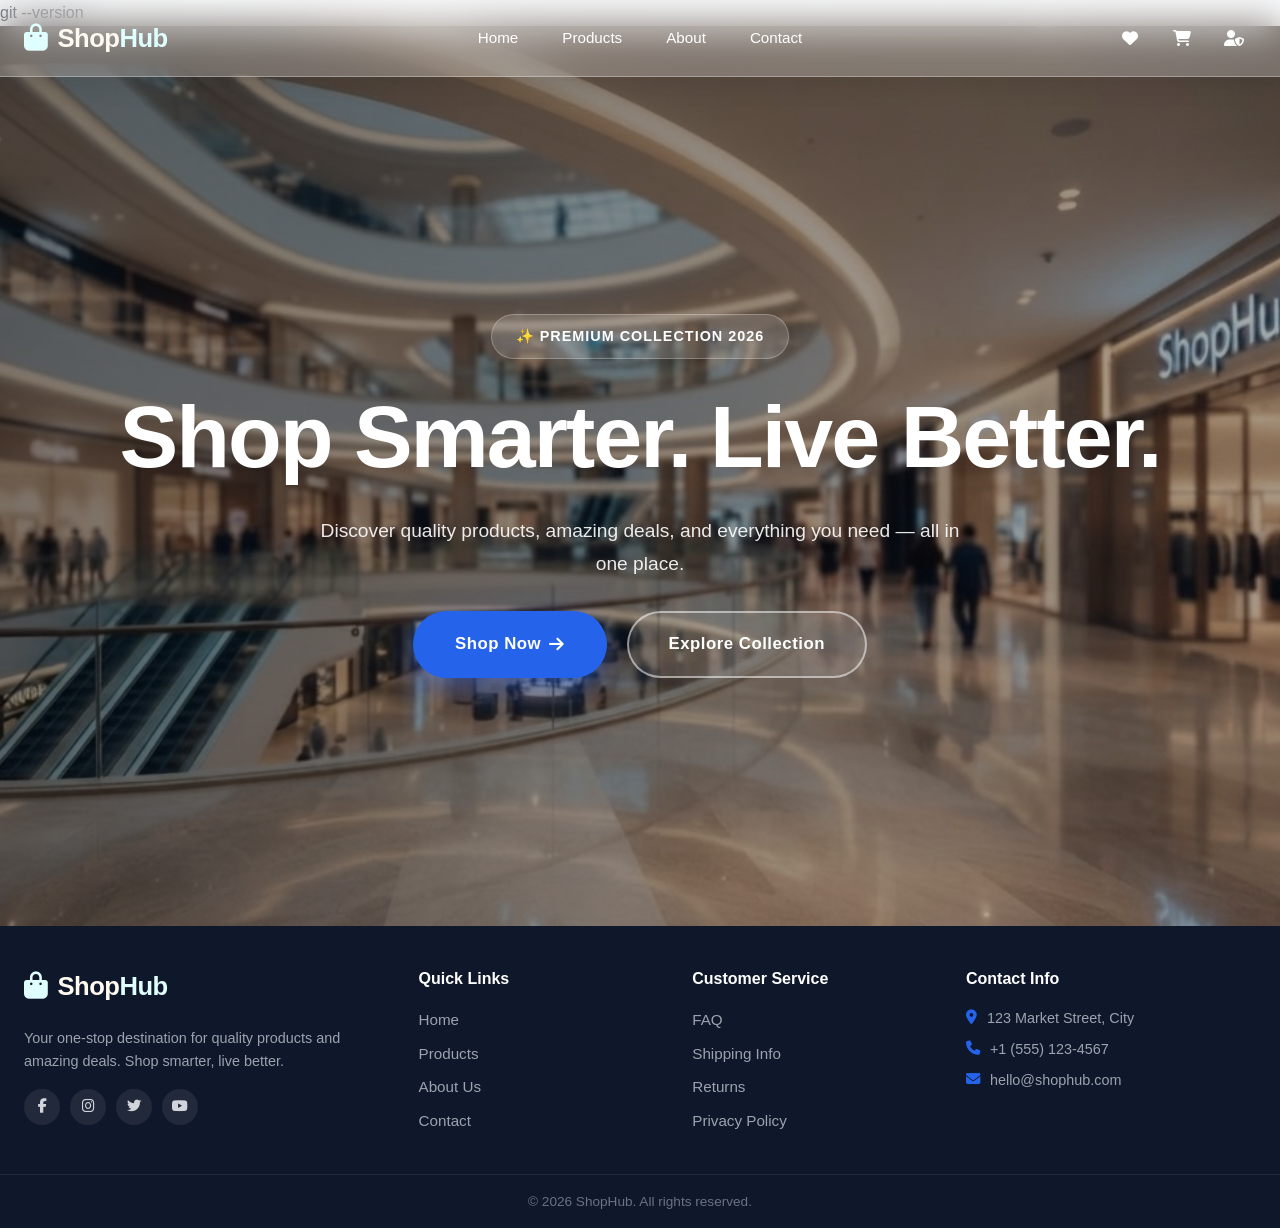
==== commit 3eeaa568: "Website updated with new changes" ====
--- a/Index.html
+++ b/Index.html
@@ -10,6 +10,7 @@
 </head>
 <body>
 
+    git --version
     <!-- NAVBAR -->
     <header class="navbar">
         <div class="container nav-wrap">
